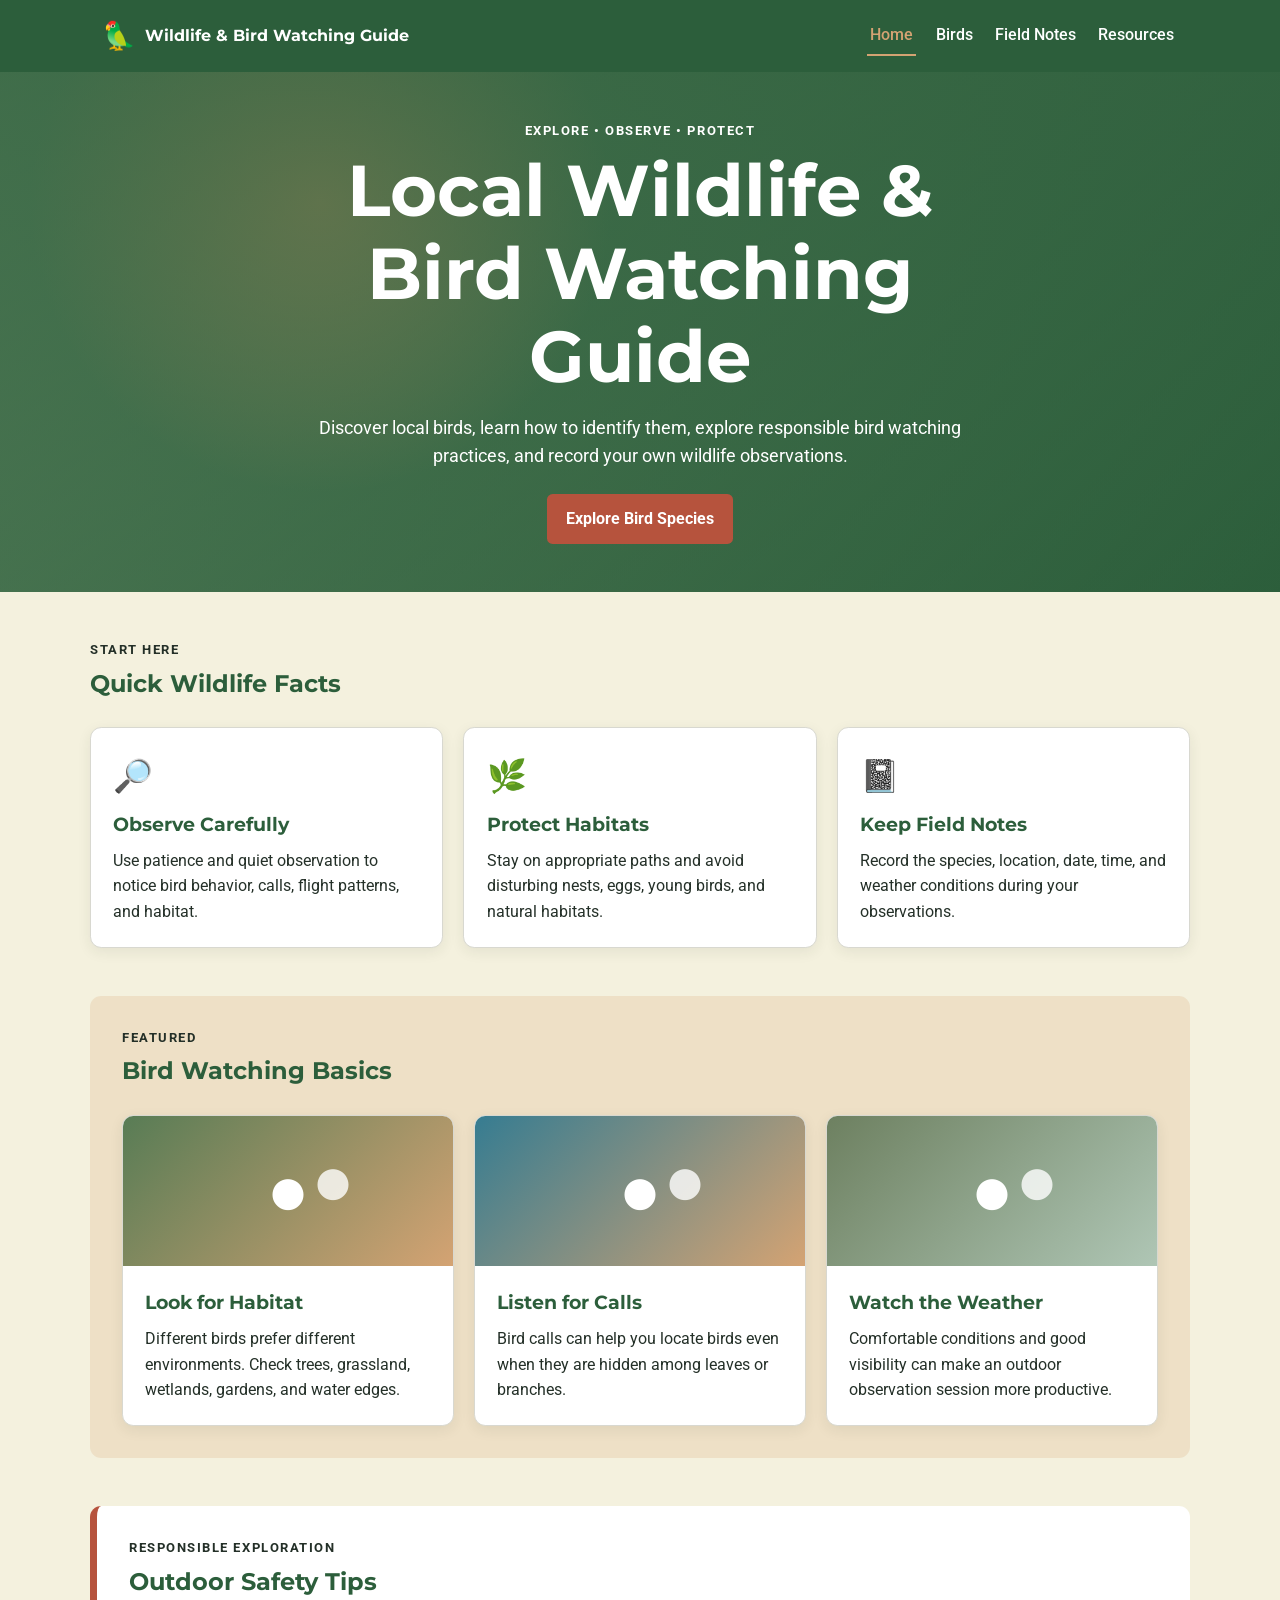
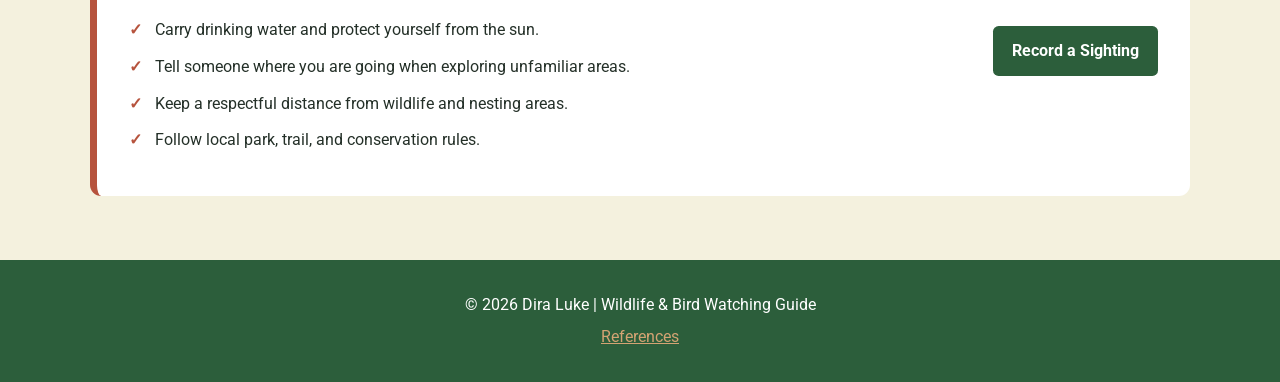
==== project/index.html @ 9125014c "project" ====
<!DOCTYPE html>
<html lang="en">
<head>
    <meta charset="UTF-8">
    <meta name="viewport" content="width=device-width, initial-scale=1.0">
    <meta name="description" content="Local Wildlife and Bird Watching Guide for learning about birds, wildlife, safety, field notes, and bird watching resources.">
    <meta name="author" content="Dira Luke">
    <title>Wildlife & Bird Watching Guide | Home</title>

    <link rel="preconnect" href="https://fonts.googleapis.com">
    <link rel="preconnect" href="https://fonts.gstatic.com" crossorigin>
    <link href="https://fonts.googleapis.com/css2?family=Montserrat:wght@600;700&family=Roboto:wght@400;500;700&display=swap" rel="stylesheet">

    <link rel="stylesheet" href="styles/project.css">
    <script src="scripts/project.js" defer></script>
</head>

<body>

<header class="site-header">

    <a class="brand" href="index.html">
        <span class="brand-mark" aria-hidden="true">🦜</span>
        <span>Wildlife & Bird Watching Guide</span>
    </a>

    <button class="menu-button"
            type="button"
            aria-label="Open navigation menu"
            aria-expanded="false">
        ☰
    </button>

    <nav class="main-nav" aria-label="Main navigation">
        <a class="active" href="index.html">Home</a>
        <a href="birds.html">Birds</a>
        <a href="field-notes.html">Field Notes</a>
        <a href="resources.html">Resources</a>
    </nav>

</header>

<main>

    <!-- HERO -->
    <section class="hero">

        <div class="hero-content">

            <p class="eyebrow">Explore • Observe • Protect</p>

            <h1>Local Wildlife & Bird Watching Guide</h1>

            <p>
                Discover local birds, learn how to identify them,
                explore responsible bird watching practices, and
                record your own wildlife observations.
            </p>

            <a class="button" href="birds.html">
                Explore Bird Species
            </a>

        </div>

    </section>


    <!-- QUICK FACTS -->
    <section class="section">

        <div class="section-heading">

            <p class="eyebrow">Start Here</p>

            <h2>Quick Wildlife Facts</h2>

        </div>

        <div class="fact-grid">

            <article class="card fact-card">

                <span class="card-icon" aria-hidden="true">🔎</span>

                <h3>Observe Carefully</h3>

                <p>
                    Use patience and quiet observation to notice
                    bird behavior, calls, flight patterns, and habitat.
                </p>

            </article>


            <article class="card fact-card">

                <span class="card-icon" aria-hidden="true">🌿</span>

                <h3>Protect Habitats</h3>

                <p>
                    Stay on appropriate paths and avoid disturbing
                    nests, eggs, young birds, and natural habitats.
                </p>

            </article>


            <article class="card fact-card">

                <span class="card-icon" aria-hidden="true">📓</span>

                <h3>Keep Field Notes</h3>

                <p>
                    Record the species, location, date, time,
                    and weather conditions during your observations.
                </p>

            </article>

        </div>

    </section>


    <!-- FEATURED SECTION -->
    <section class="section tinted">

        <div class="section-heading">

            <p class="eyebrow">Featured</p>

            <h2>Bird Watching Basics</h2>

        </div>

        <div class="feature-grid">

            <article class="card">

                <div class="bird-art bird-one"
                     role="img"
                     aria-label="Illustration representing a weaver bird">
                </div>

                <div class="card-body">

                    <h3>Look for Habitat</h3>

                    <p>
                        Different birds prefer different environments.
                        Check trees, grassland, wetlands, gardens,
                        and water edges.
                    </p>

                </div>

            </article>


            <article class="card">

                <div class="bird-art bird-two"
                     role="img"
                     aria-label="Illustration representing a kingfisher">
                </div>

                <div class="card-body">

                    <h3>Listen for Calls</h3>

                    <p>
                        Bird calls can help you locate birds even
                        when they are hidden among leaves or branches.
                    </p>

                </div>

            </article>


            <article class="card">

                <div class="bird-art bird-three"
                     role="img"
                     aria-label="Illustration representing a water bird">
                </div>

                <div class="card-body">

                    <h3>Watch the Weather</h3>

                    <p>
                        Comfortable conditions and good visibility
                        can make an outdoor observation session
                        more productive.
                    </p>

                </div>

            </article>

        </div>

    </section>


    <!-- SAFETY -->
    <section class="section safety-section">

        <div>

            <p class="eyebrow">Responsible Exploration</p>

            <h2>Outdoor Safety Tips</h2>

            <ul class="check-list">

                <li>
                    Carry drinking water and protect yourself from
                    the sun.
                </li>

                <li>
                    Tell someone where you are going when exploring
                    unfamiliar areas.
                </li>

                <li>
                    Keep a respectful distance from wildlife and
                    nesting areas.
                </li>

                <li>
                    Follow local park, trail, and conservation rules.
                </li>

            </ul>

        </div>

        <a class="button secondary-button" href="field-notes.html">
            Record a Sighting
        </a>

    </section>

</main>


<footer class="site-footer">

    <p>
        &copy; 2026 Dira Luke | Wildlife & Bird Watching Guide
    </p>

    <a href="references.html">References</a>

</footer>

</body>
</html>
---- project/styles/project.css ----
/* =========================================
   WILDLIFE & BIRD WATCHING GUIDE
   WDD 131 PROJECT
========================================= */


/* ---------- VARIABLES ---------- */

:root {
    --green: #2C5E3B;
    --sand: #D4A373;
    --rust: #B6533D;
    --cream: #F4F1DE;
    --white: #FFFFFF;
    --ink: #243028;
    --muted: #5D665F;
    --border: #D8D8D0;
}


/* ---------- RESET ---------- */

* {
    box-sizing: border-box;
    margin: 0;
    padding: 0;
}


html {
    scroll-behavior: smooth;
}


body {
    font-family: "Roboto", Arial, sans-serif;
    color: var(--ink);
    background-color: var(--cream);
    line-height: 1.6;
}


img {
    display: block;
    max-width: 100%;
    height: auto;
}


a {
    color: var(--green);
}


/* ---------- HEADER ---------- */

.site-header {
    background-color: var(--green);
    color: var(--white);
    min-height: 72px;
    padding: 0.9rem 5%;

    display: flex;
    align-items: center;
    justify-content: space-between;

    gap: 1rem;
}


.brand {
    color: var(--white);
    text-decoration: none;

    font-family: "Montserrat", sans-serif;
    font-weight: 700;

    display: flex;
    align-items: center;
    gap: 0.55rem;
}


.brand-mark {
    font-size: 1.7rem;
}


/* ---------- NAVIGATION ---------- */

.main-nav {
    display: flex;
    align-items: center;
    gap: 1rem;
}


.main-nav a {
    color: var(--white);
    text-decoration: none;
    font-weight: 500;

    padding: 0.4rem 0.2rem;

    border-bottom: 2px solid transparent;
}


.main-nav a:hover,
.main-nav a.active {
    color: var(--sand);
    border-bottom-color: var(--sand);
}


/* ---------- MOBILE MENU BUTTON ---------- */

.menu-button {
    display: none;

    background: transparent;
    border: 0;

    color: var(--white);

    font-size: 1.7rem;

    cursor: pointer;
}


/* ---------- HERO ---------- */

.hero {
    min-height: 520px;

    display: grid;
    place-items: center;

    text-align: center;

    padding: 3rem 5%;

    background:
        linear-gradient(
            rgba(44, 94, 59, 0.75),
            rgba(44, 94, 59, 0.55)
        ),
        radial-gradient(
            circle at 25% 25%,
            #D4A373 0,
            transparent 28%
        ),
        linear-gradient(
            135deg,
            #7A9A76,
            #2C5E3B
        );

    color: var(--white);
}


.hero-content {
    max-width: 760px;
}


.hero h1 {
    font-family: "Montserrat", sans-serif;

    font-size: clamp(
        2.2rem,
        6vw,
        4.5rem
    );

    line-height: 1.15;

    margin: 0.5rem 0 1rem;
}


.hero p:not(.eyebrow) {
    max-width: 650px;

    margin: 0 auto 1.5rem;

    font-size: 1.1rem;
}


/* ---------- EYEBROW ---------- */

.eyebrow {
    text-transform: uppercase;

    letter-spacing: 0.12em;

    font-weight: 700;

    font-size: 0.8rem;
}


/* ---------- BUTTON ---------- */

.button {
    display: inline-block;

    border: 0;

    background-color: var(--rust);

    color: var(--white);

    text-decoration: none;

    padding: 0.75rem 1.2rem;

    border-radius: 0.35rem;

    font-weight: 700;

    cursor: pointer;
}


.button:hover {
    background-color: #8F3F30;
}


.secondary-button {
    background-color: var(--green);
}


/* ---------- SECTIONS ---------- */

.section {
    width: min(1100px, 90%);

    margin: 3rem auto;
}


.section-heading {
    margin-bottom: 1.5rem;
}


.section-heading h2,
.safety-section h2,
.form-card h2,
.recommendation-card h2,
.reference-list h2 {
    font-family: "Montserrat", sans-serif;

    color: var(--green);

    margin-top: 0.25rem;
}


/* ---------- GRIDS ---------- */

.fact-grid,
.feature-grid,
.bird-grid {
    display: grid;

    gap: 1.25rem;
}


.fact-grid {
    grid-template-columns:
        repeat(3, 1fr);
}


.feature-grid {
    grid-template-columns:
        repeat(3, 1fr);
}


.bird-grid {
    grid-template-columns:
        repeat(3, 1fr);
}


/* ---------- CARDS ---------- */

.card {
    background-color: var(--white);

    border: 1px solid var(--border);

    border-radius: 0.7rem;

    overflow: hidden;

    box-shadow:
        0 4px 14px
        rgba(36, 48, 40, 0.08);
}


.card-body,
.fact-card,
.resource-card,
.form-card,
.recommendation-card {
    padding: 1.4rem;
}


.card h2,
.card h3 {
    font-family: "Montserrat", sans-serif;

    color: var(--green);

    margin-bottom: 0.5rem;
}


.card-icon {
    display: inline-block;

    font-size: 2rem;

    margin-bottom: 0.5rem;
}


/* ---------- TINTED SECTION ---------- */

.tinted {
    background-color:
        rgba(212, 163, 115, 0.22);

    padding: 2rem;

    border-radius: 0.7rem;
}


/* ---------- SAFETY ---------- */

.safety-section {
    display: flex;

    justify-content: space-between;

    align-items: center;

    gap: 2rem;

    background-color: var(--white);

    padding: 2rem;

    border-left: 7px solid var(--rust);

    border-radius: 0.7rem;
}


.check-list {
    list-style: none;

    margin-top: 1rem;
}


.check-list li {
    margin: 0.7rem 0;

    padding-left: 1.6rem;

    position: relative;
}


.check-list li::before {
    content: "✓";

    color: var(--rust);

    font-weight: 700;

    position: absolute;

    left: 0;
}


/* ---------- PAGE BANNER ---------- */

.page-banner {
    background-color: var(--green);

    color: var(--white);

    text-align: center;

    padding: 4rem 5%;
}


.page-banner h1 {
    font-family: "Montserrat", sans-serif;

    font-size: clamp(
        2rem,
        5vw,
        3.5rem
    );

    line-height: 1.15;

    margin: 0.4rem 0;
}


/* ---------- TWO COLUMN ---------- */

.two-column {
    display: grid;

    grid-template-columns:
        1fr 1fr;

    gap: 1.5rem;
}


/* ---------- FILTER ---------- */

.filter-bar {
    background-color: var(--white);

    border: 1px solid var(--border);

    padding: 1rem;

    margin-bottom: 1.5rem;

    border-radius: 0.5rem;
}


/* ---------- FORM ---------- */

label {
    display: block;

    font-weight: 700;

    margin-bottom: 1rem;
}


input,
select,
textarea {
    width: 100%;

    margin-top: 0.35rem;

    padding: 0.75rem;

    border: 1px solid #A9AFA9;

    border-radius: 0.35rem;

    font: inherit;

    background-color: var(--white);
}


input:focus,
select:focus,
textarea:focus {
    outline: 3px solid
        rgba(212, 163, 115, 0.55);

    border-color: var(--green);
}


textarea {
    resize: vertical;
}


/* ---------- BIRD ART ---------- */

.bird-art {
    min-height: 150px;

    display: grid;

    place-items: center;

    position: relative;

    overflow: hidden;
}


.bird-art::after {
    content: "●";

    font-size: 4.5rem;

    color: var(--white);

    text-shadow:
        45px -10px 0
        rgba(255, 255, 255, 0.8);
}


.bird-one {
    background:
        linear-gradient(
            135deg,
            #587C55,
            #D4A373
        );
}


.bird-two {
    background:
        linear-gradient(
            135deg,
            #367C91,
            #D4A373
        );
}


.bird-three {
    background:
        linear-gradient(
            135deg,
            #6D8060,
            #AFC6B5
        );
}


/* ---------- RESULT ---------- */

.result-box {
    min-height: 80px;

    margin-top: 1rem;

    padding: 1rem;

    background-color: var(--cream);

    border-left: 4px solid var(--rust);
}


/* ---------- SIGHTINGS ---------- */

.sighting-list {
    display: grid;

    gap: 1rem;

    margin-bottom: 1rem;
}


.sighting-item {
    background-color: var(--white);

    border: 1px solid var(--border);

    border-radius: 0.5rem;

    padding: 1rem;
}


.sighting-item h3 {
    font-family: "Montserrat", sans-serif;

    color: var(--green);
}


.form-message {
    margin-top: 1rem;

    font-weight: 700;
}


.danger-button {
    background-color: var(--rust);
}


/* ---------- LINKS ---------- */

.text-link {
    font-weight: 700;
}


/* ---------- REFERENCES ---------- */

.reference-list {
    background-color: var(--white);

    padding: 2rem;

    border-radius: 0.7rem;
}


.reference-list h2 {
    margin-bottom: 0.75rem;
}


.reference-list ul {
    margin:
        0 0 2rem 1.5rem;
}


/* ---------- FOOTER ---------- */

.site-footer {
    background-color: var(--green);

    color: var(--white);

    text-align: center;

    padding: 2rem 5%;

    margin-top: 4rem;
}


.site-footer a {
    color: var(--sand);

    display: inline-block;

    margin-top: 0.4rem;
}


/* =========================================
   MOBILE RESPONSIVE DESIGN
========================================= */

@media (max-width: 800px) {

    .menu-button {
        display: block;
    }


    .main-nav {
        display: none;

        width: 100%;

        flex-direction: column;

        align-items: stretch;
    }


    .main-nav.open {
        display: flex;
    }


    .site-header {
        flex-wrap: wrap;
    }


    .main-nav a {
        text-align: center;
    }


    .fact-grid,
    .feature-grid,
    .bird-grid,
    .two-column {
        grid-template-columns: 1fr;
    }


    .safety-section {
        flex-direction: column;

        align-items: flex-start;
    }

}


/* =========================================
   LARGE SCREENS
========================================= */

@media (min-width: 801px) {

    .site-header {
        padding-left: 8%;

        padding-right: 8%;
    }

}
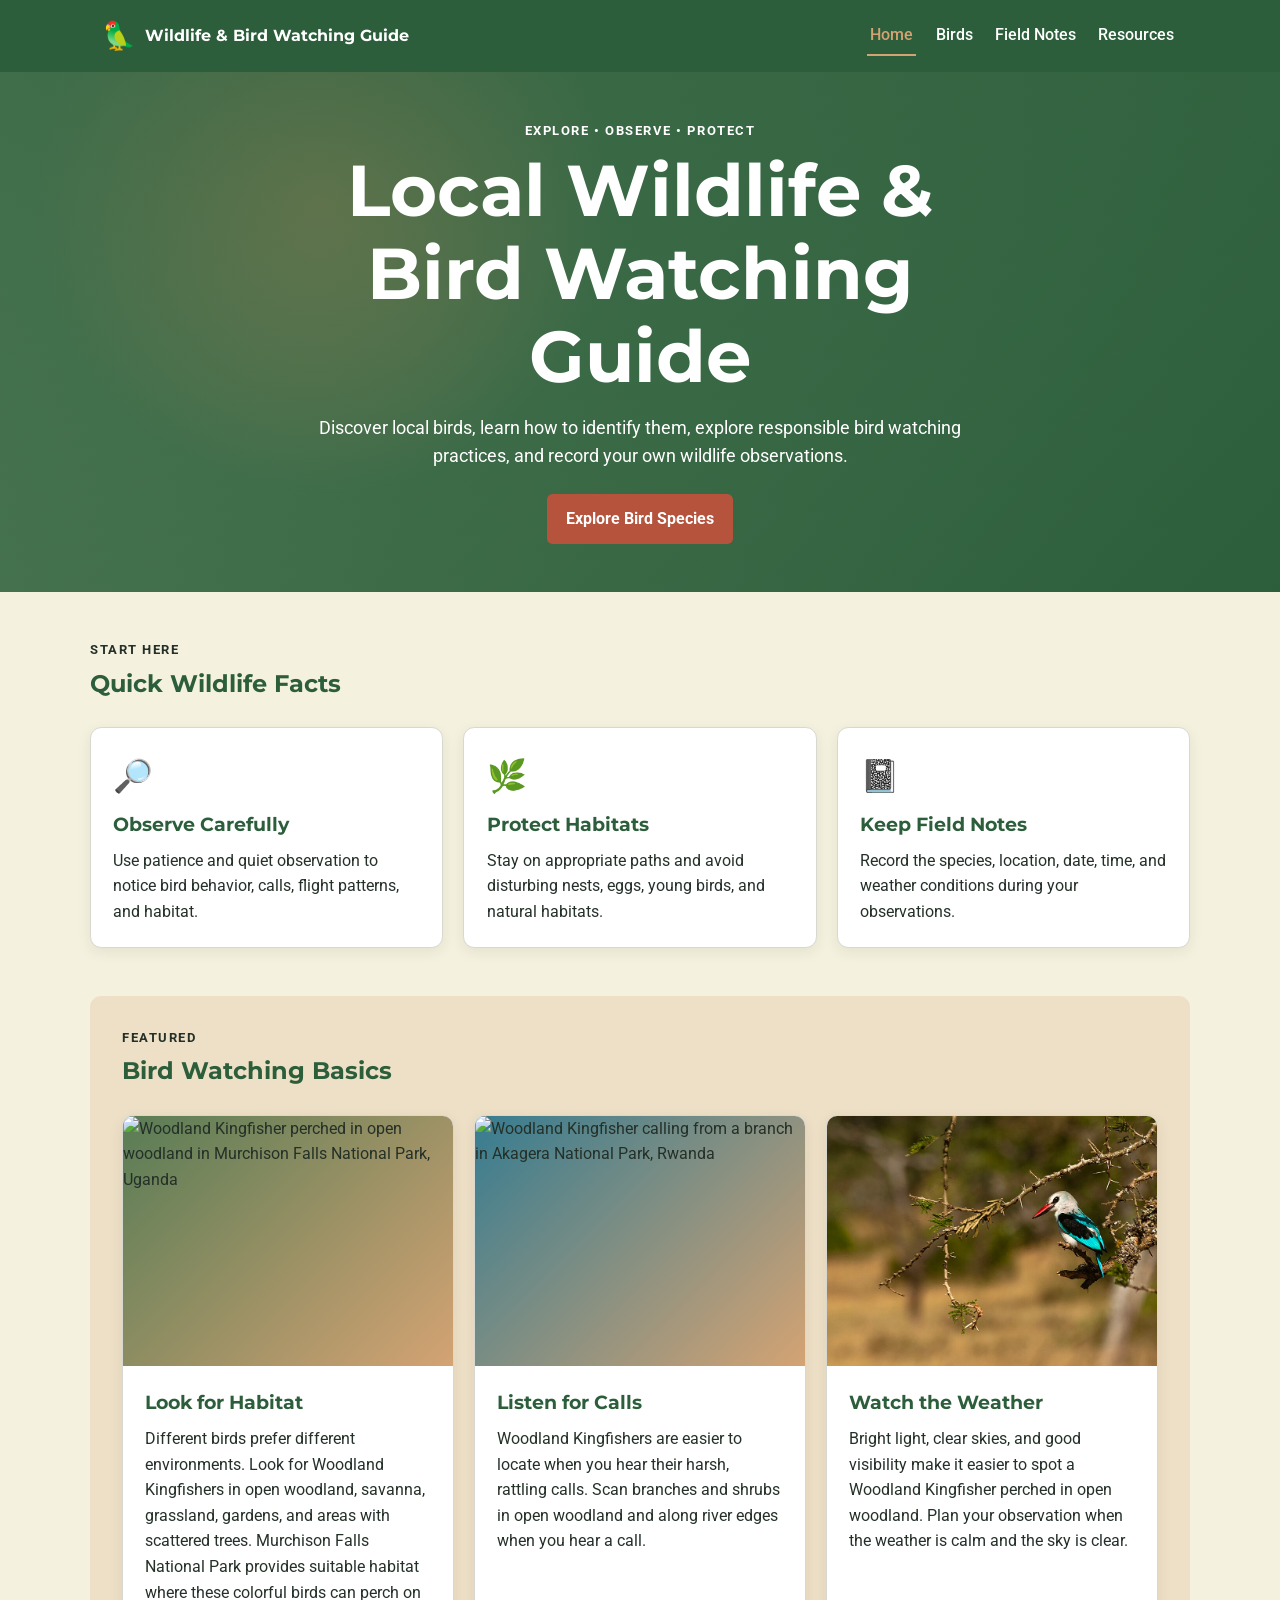
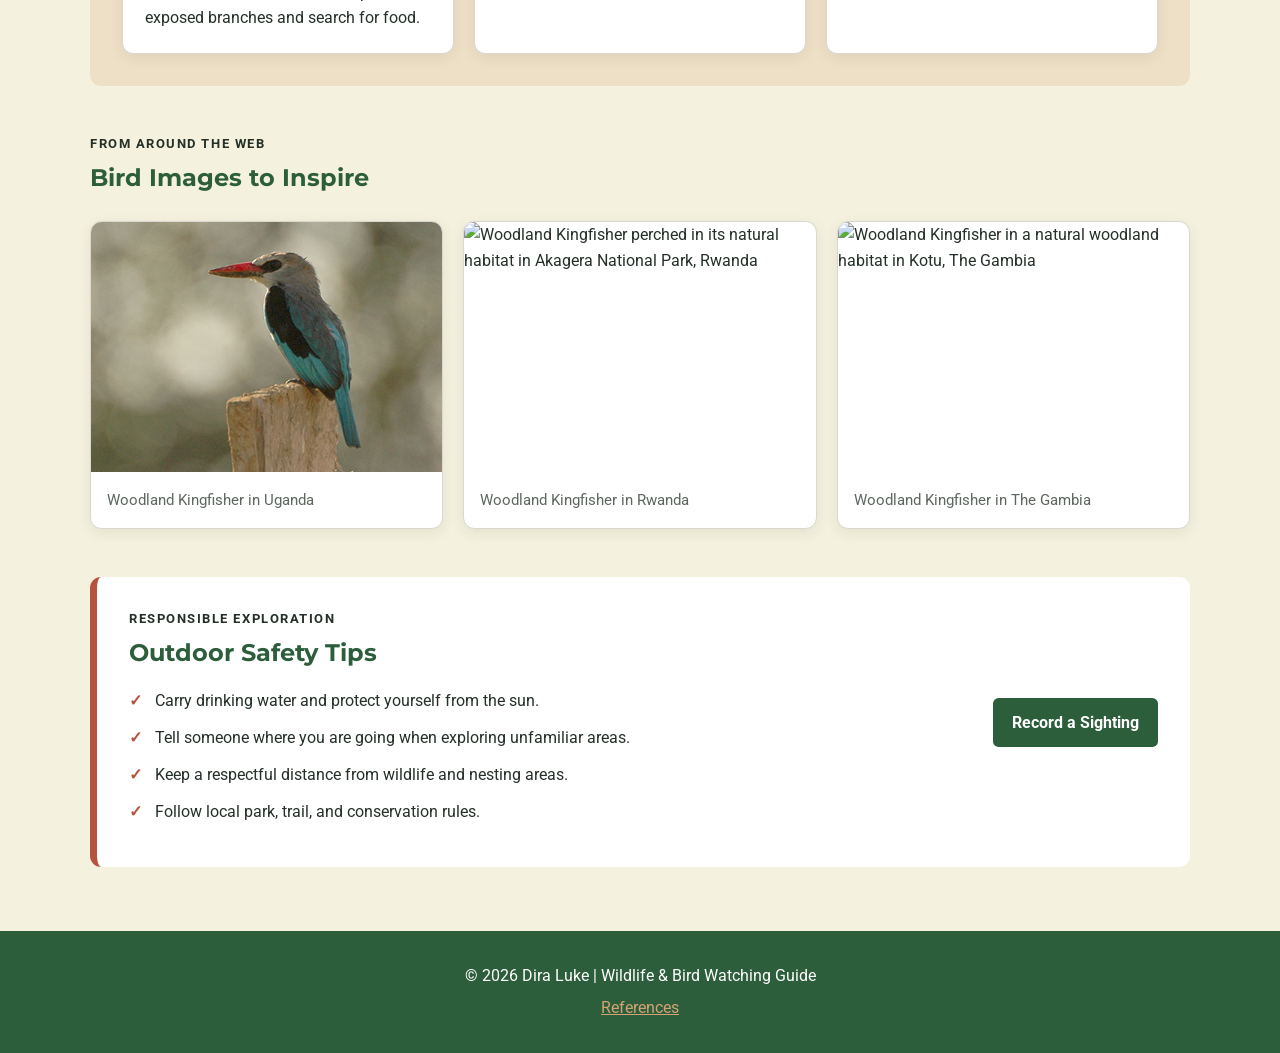
==== commit 5c744985: "fixed" ====
--- a/project/index.html
+++ b/project/index.html
@@ -140,9 +140,8 @@
 
             <article class="card">
 
-                <div class="bird-art bird-one"
-                     role="img"
-                     aria-label="Illustration representing a weaver bird">
+                <div class="bird-art bird-one bird-image">
+                    <img loading="lazy" decoding="async" src="https://upload.wikimedia.org/wikipedia/commons/thumb/5/5a/Woodland_kingfisher_%28Halcyon_senegalensis%29_-_Murchison_Falls_National_Park.jpg/960px-Woodland_kingfisher_%28Halcyon_senegalensis%29_-_Murchison_Falls_National_Park.jpg" alt="Woodland Kingfisher perched in open woodland in Murchison Falls National Park, Uganda">
                 </div>
 
                 <div class="card-body">
@@ -151,8 +150,12 @@
 
                     <p>
                         Different birds prefer different environments.
-                        Check trees, grassland, wetlands, gardens,
-                        and water edges.
+                        Look for Woodland Kingfishers in open woodland,
+                        savanna, grassland, gardens, and areas with
+                        scattered trees. Murchison Falls National Park
+                        provides suitable habitat where these colorful
+                        birds can perch on exposed branches and search
+                        for food.
                     </p>
 
                 </div>
@@ -162,9 +165,8 @@
 
             <article class="card">
 
-                <div class="bird-art bird-two"
-                     role="img"
-                     aria-label="Illustration representing a kingfisher">
+                <div class="bird-art bird-two bird-image">
+                    <img loading="lazy" decoding="async" src="https://live.staticflickr.com/2496/3839506637_5913cbdf88_o.jpg" alt="Woodland Kingfisher calling from a branch in Akagera National Park, Rwanda">
                 </div>
 
                 <div class="card-body">
@@ -172,8 +174,10 @@
                     <h3>Listen for Calls</h3>
 
                     <p>
-                        Bird calls can help you locate birds even
-                        when they are hidden among leaves or branches.
+                        Woodland Kingfishers are easier to locate when
+                        you hear their harsh, rattling calls. Scan
+                        branches and shrubs in open woodland and along
+                        river edges when you hear a call.
                     </p>
 
                 </div>
@@ -183,9 +187,8 @@
 
             <article class="card">
 
-                <div class="bird-art bird-three"
-                     role="img"
-                     aria-label="Illustration representing a water bird">
+                <div class="bird-art bird-three bird-image">
+                    <img loading="lazy" decoding="async" src="images/woodland-kingfisher-weather.jpg" alt="Woodland Kingfisher perched in open woodland under a clear sky">
                 </div>
 
                 <div class="card-body">
@@ -193,14 +196,48 @@
                     <h3>Watch the Weather</h3>
 
                     <p>
-                        Comfortable conditions and good visibility
-                        can make an outdoor observation session
-                        more productive.
+                        Bright light, clear skies, and good visibility
+                        make it easier to spot a Woodland Kingfisher
+                        perched in open woodland. Plan your observation
+                        when the weather is calm and the sky is clear.
                     </p>
 
                 </div>
 
             </article>
+
+        </div>
+
+    </section>
+
+
+    <!-- PHOTO GALLERY -->
+    <section class="section gallery-section">
+
+        <div class="section-heading">
+
+            <p class="eyebrow">From Around the Web</p>
+
+            <h2>Bird Images to Inspire</h2>
+
+        </div>
+
+        <div class="gallery-grid">
+
+            <figure class="gallery-card">
+                <img loading="lazy" decoding="async" src="images/woodland-kingfisher-entebbe.jpg" alt="Woodland Kingfisher perched on a branch in Entebbe, Uganda">
+                <figcaption>Woodland Kingfisher in Uganda</figcaption>
+            </figure>
+
+            <figure class="gallery-card">
+                <img loading="lazy" decoding="async" src="https://live.staticflickr.com/2496/3839506637_5913cbdf88_o.jpg" alt="Woodland Kingfisher perched in its natural habitat in Akagera National Park, Rwanda">
+                <figcaption>Woodland Kingfisher in Rwanda</figcaption>
+            </figure>
+
+            <figure class="gallery-card">
+                <img loading="lazy" decoding="async" src="https://live.staticflickr.com/4027/4619473037_9281d95729_o.jpg" alt="Woodland Kingfisher in a natural woodland habitat in Kotu, The Gambia">
+                <figcaption>Woodland Kingfisher in The Gambia</figcaption>
+            </figure>
 
         </div>
 
--- a/project/styles/project.css
+++ b/project/styles/project.css
@@ -155,7 +155,13 @@
             135deg,
             #7A9A76,
             #2C5E3B
-        );
+        ),
+        url('images/landscape_hazarikhil.jpg'),
+        url('https://upload.wikimedia.org/wikipedia/commons/thumb/a/a0/Landscape_of_Hazarikhil_Wildlife_Sanctuary_%28HWS%29.jpg/960px-Landscape_of_Hazarikhil_Wildlife_Sanctuary_%28HWS%29.jpg?utm_source=commons.wikimedia.org&utm_campaign=imageinfo&utm_content=thumbnail');
+
+    background-size: cover;
+    background-position: center;
+    background-repeat: no-repeat;
 
     color: var(--white);
 }
@@ -286,6 +292,43 @@
 }
 
 
+.feature-grid .bird-art {
+    min-height: 250px;
+    height: 250px;
+}
+
+
+.gallery-grid {
+    display: grid;
+    grid-template-columns: repeat(3, 1fr);
+    gap: 1.25rem;
+}
+
+
+.gallery-card {
+    overflow: hidden;
+    border-radius: 0.7rem;
+    background-color: var(--white);
+    border: 1px solid var(--border);
+    box-shadow: 0 4px 14px rgba(36, 48, 40, 0.08);
+}
+
+
+.gallery-card img {
+    width: 100%;
+    height: 250px;
+    object-fit: cover;
+    display: block;
+}
+
+
+.gallery-card figcaption {
+    padding: 1rem;
+    font-size: 0.95rem;
+    color: var(--muted);
+}
+
+
 .bird-grid {
     grid-template-columns:
         repeat(3, 1fr);
@@ -511,6 +554,9 @@
     position: relative;
 
     overflow: hidden;
+
+    background-size: cover;
+    background-position: center;
 }
 
 
@@ -524,6 +570,18 @@
     text-shadow:
         45px -10px 0
         rgba(255, 255, 255, 0.8);
+}
+
+
+.bird-art.bird-image::after {
+    display: none;
+}
+
+.bird-art img {
+    width: 100%;
+    height: 100%;
+    object-fit: cover;
+    display: block;
 }
 
 
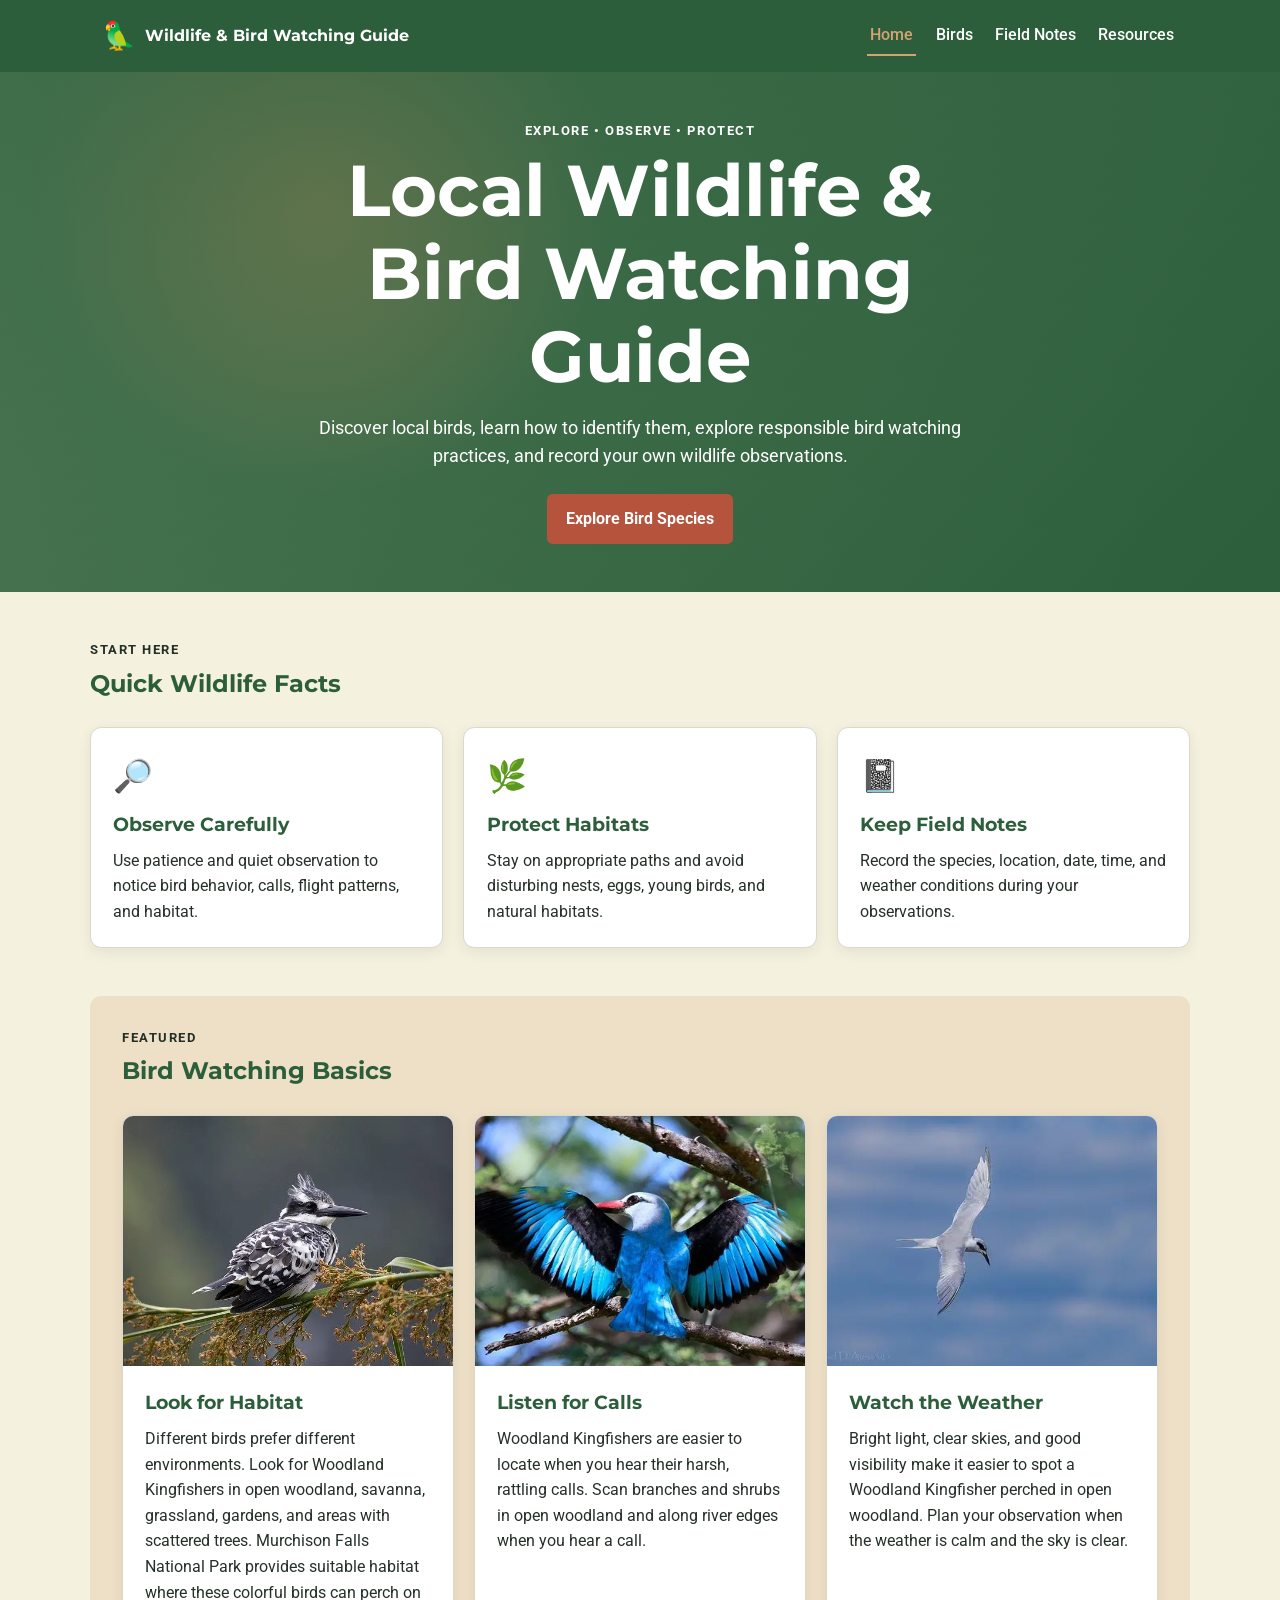
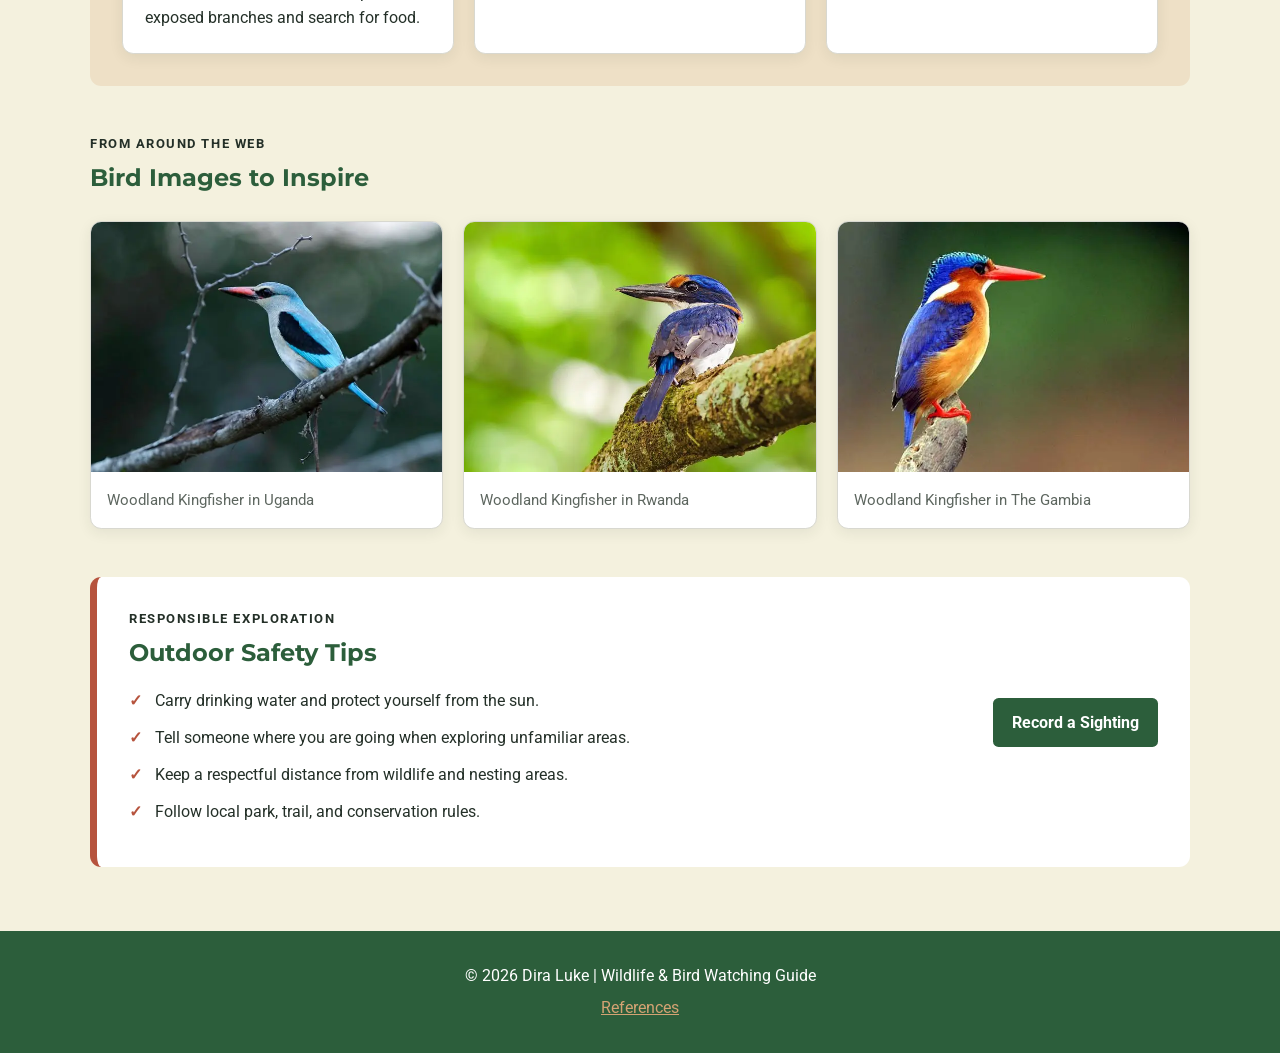
==== commit 3c4a4fd5: "fixed" ====
--- a/project/index.html
+++ b/project/index.html
@@ -13,6 +13,8 @@
 
     <link rel="stylesheet" href="styles/project.css">
     <script src="scripts/project.js" defer></script>
+    <script src="../scripts/image-manifest.js" defer></script>
+    <script src="../scripts/fix-images.js" defer></script>
 </head>
 
 <body>
@@ -141,7 +143,7 @@
             <article class="card">
 
                 <div class="bird-art bird-one bird-image">
-                    <img loading="lazy" decoding="async" src="https://upload.wikimedia.org/wikipedia/commons/thumb/5/5a/Woodland_kingfisher_%28Halcyon_senegalensis%29_-_Murchison_Falls_National_Park.jpg/960px-Woodland_kingfisher_%28Halcyon_senegalensis%29_-_Murchison_Falls_National_Park.jpg" alt="Woodland Kingfisher perched in open woodland in Murchison Falls National Park, Uganda">
+                    <img loading="lazy" decoding="async" src="images/woodland-kingfisher-entebbe.webp" alt="Woodland Kingfisher perched in open woodland in Murchison Falls National Park, Uganda">
                 </div>
 
                 <div class="card-body">
@@ -166,7 +168,7 @@
             <article class="card">
 
                 <div class="bird-art bird-two bird-image">
-                    <img loading="lazy" decoding="async" src="https://live.staticflickr.com/2496/3839506637_5913cbdf88_o.jpg" alt="Woodland Kingfisher calling from a branch in Akagera National Park, Rwanda">
+                    <img loading="lazy" decoding="async" src="images/bird-2.webp" alt="Woodland Kingfisher calling from a branch in Akagera National Park, Rwanda">
                 </div>
 
                 <div class="card-body">
@@ -188,7 +190,7 @@
             <article class="card">
 
                 <div class="bird-art bird-three bird-image">
-                    <img loading="lazy" decoding="async" src="images/woodland-kingfisher-weather.jpg" alt="Woodland Kingfisher perched in open woodland under a clear sky">
+                    <img loading="lazy" decoding="async" src="images/woodland-kingfisher-weather.webp" alt="Woodland Kingfisher perched in open woodland under a clear sky">
                 </div>
 
                 <div class="card-body">
@@ -225,17 +227,17 @@
         <div class="gallery-grid">
 
             <figure class="gallery-card">
-                <img loading="lazy" decoding="async" src="images/woodland-kingfisher-entebbe.jpg" alt="Woodland Kingfisher perched on a branch in Entebbe, Uganda">
+                <img loading="lazy" decoding="async" src="images/bird-1.webp" alt="Woodland Kingfisher perched on a branch in Entebbe, Uganda">
                 <figcaption>Woodland Kingfisher in Uganda</figcaption>
             </figure>
 
             <figure class="gallery-card">
-                <img loading="lazy" decoding="async" src="https://live.staticflickr.com/2496/3839506637_5913cbdf88_o.jpg" alt="Woodland Kingfisher perched in its natural habitat in Akagera National Park, Rwanda">
+                <img loading="lazy" decoding="async" src="images/bird-3.webp" alt="Woodland Kingfisher perched in its natural habitat in Akagera National Park, Rwanda">
                 <figcaption>Woodland Kingfisher in Rwanda</figcaption>
             </figure>
 
             <figure class="gallery-card">
-                <img loading="lazy" decoding="async" src="https://live.staticflickr.com/4027/4619473037_9281d95729_o.jpg" alt="Woodland Kingfisher in a natural woodland habitat in Kotu, The Gambia">
+                <img loading="lazy" decoding="async" src="images/bird-4.webp" alt="Woodland Kingfisher in a natural woodland habitat in Kotu, The Gambia">
                 <figcaption>Woodland Kingfisher in The Gambia</figcaption>
             </figure>
 
--- a/project/styles/project.css
+++ b/project/styles/project.css
@@ -156,7 +156,7 @@
             #7A9A76,
             #2C5E3B
         ),
-        url('images/landscape_hazarikhil.jpg'),
+        url('../images/hero.webp'),
         url('https://upload.wikimedia.org/wikipedia/commons/thumb/a/a0/Landscape_of_Hazarikhil_Wildlife_Sanctuary_%28HWS%29.jpg/960px-Landscape_of_Hazarikhil_Wildlife_Sanctuary_%28HWS%29.jpg?utm_source=commons.wikimedia.org&utm_campaign=imageinfo&utm_content=thumbnail');
 
     background-size: cover;
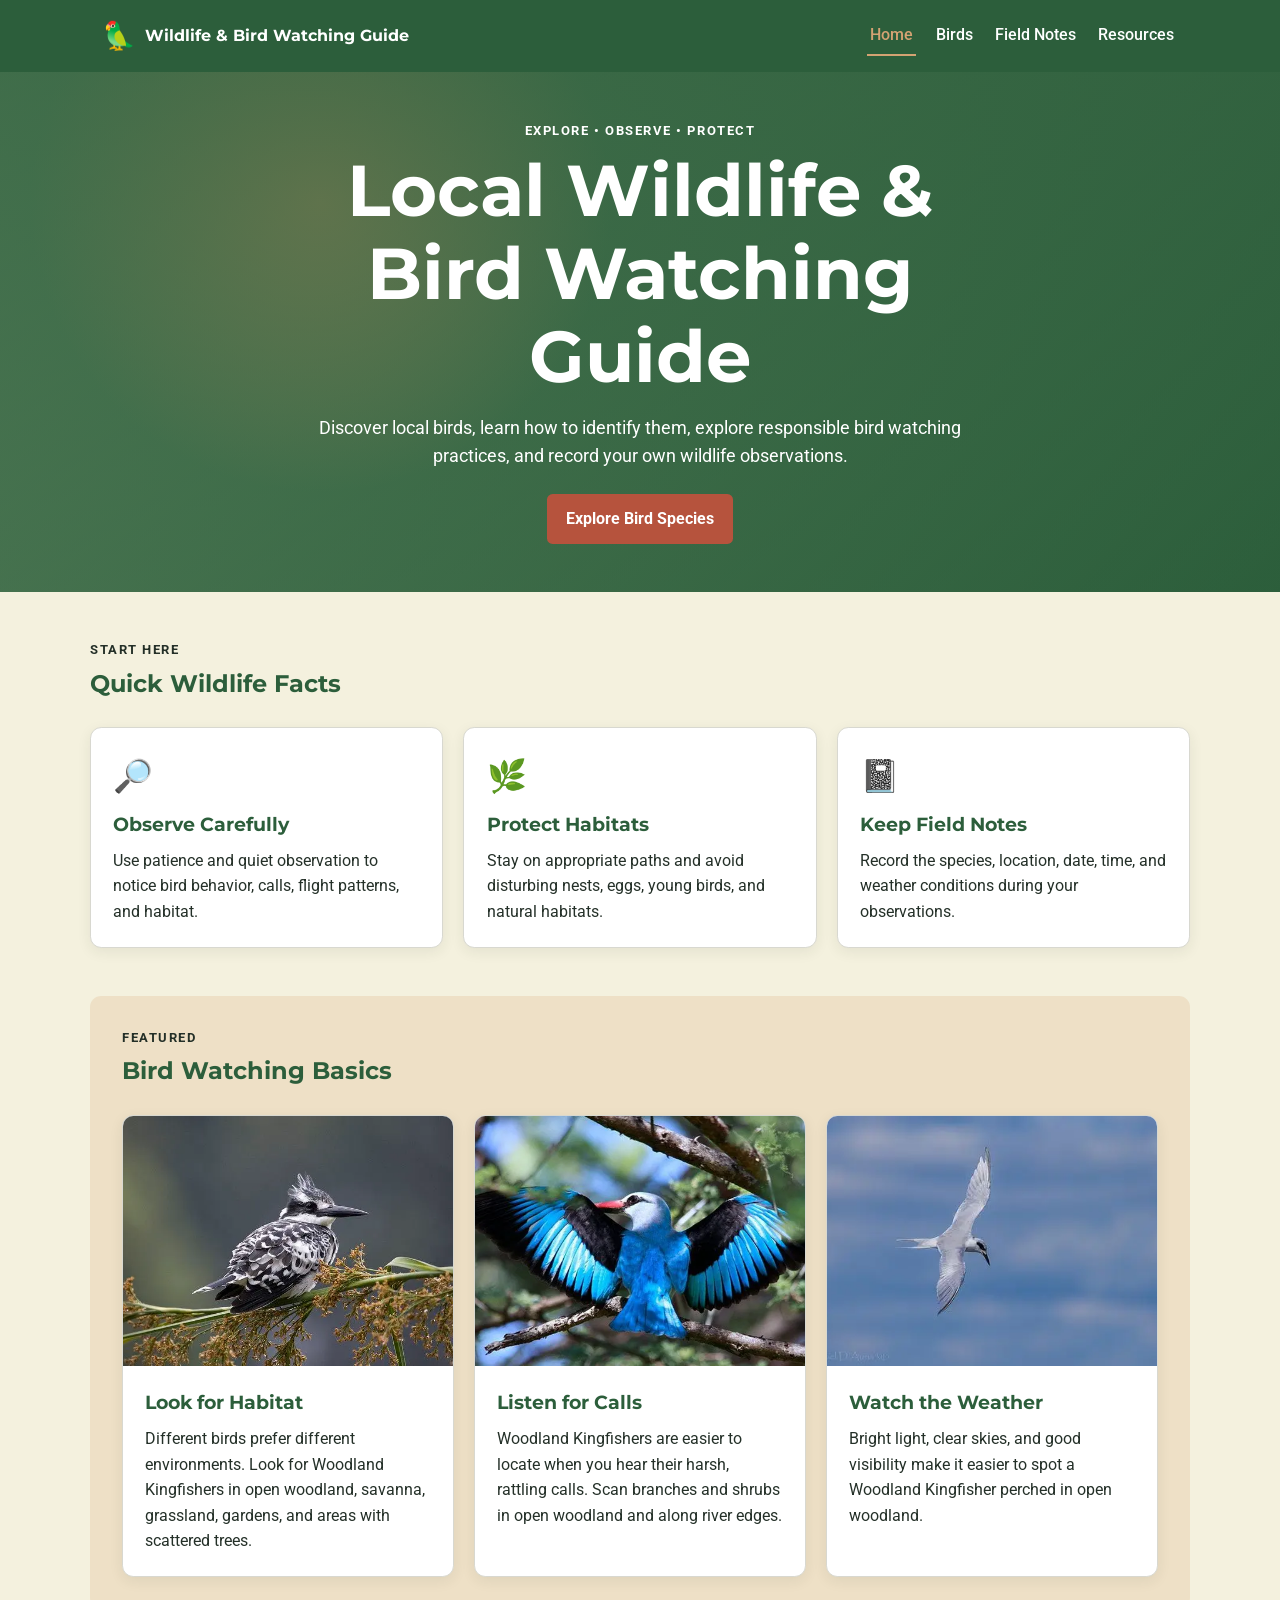
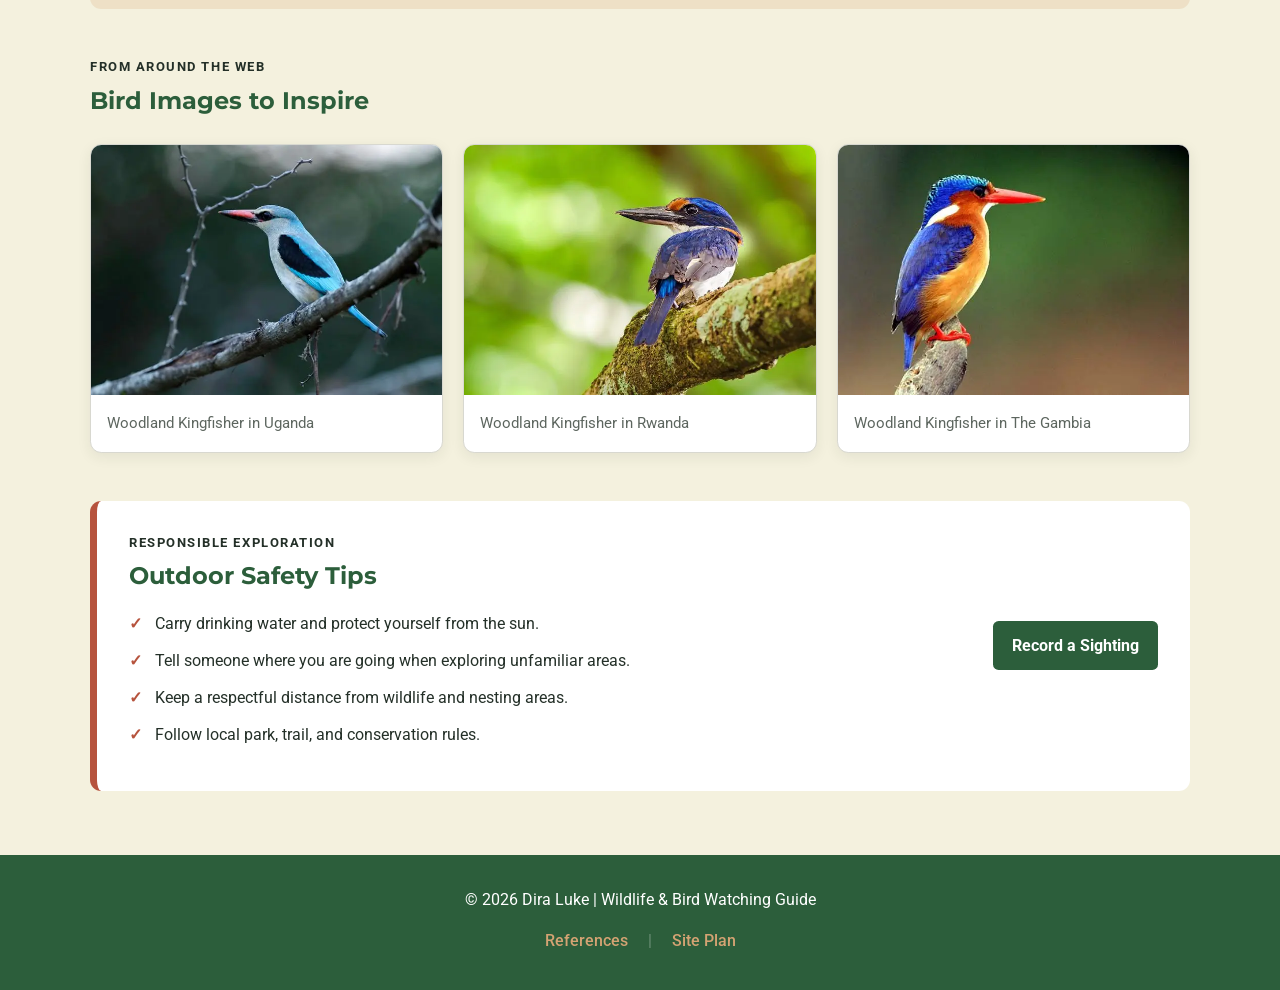
==== commit 309d51ea: "week6 assignment" ====
--- a/project/index.html
+++ b/project/index.html
@@ -13,23 +13,16 @@
 
     <link rel="stylesheet" href="styles/project.css">
     <script src="scripts/project.js" defer></script>
-    <script src="../scripts/image-manifest.js" defer></script>
-    <script src="../scripts/fix-images.js" defer></script>
 </head>
-
 <body>
 
 <header class="site-header">
-
     <a class="brand" href="index.html">
         <span class="brand-mark" aria-hidden="true">🦜</span>
         <span>Wildlife & Bird Watching Guide</span>
     </a>
 
-    <button class="menu-button"
-            type="button"
-            aria-label="Open navigation menu"
-            aria-expanded="false">
+    <button class="menu-button" type="button" aria-label="Open navigation menu" aria-expanded="false">
         ☰
     </button>
 
@@ -39,193 +32,95 @@
         <a href="field-notes.html">Field Notes</a>
         <a href="resources.html">Resources</a>
     </nav>
-
 </header>
 
 <main>
-
     <!-- HERO -->
     <section class="hero">
-
         <div class="hero-content">
-
             <p class="eyebrow">Explore • Observe • Protect</p>
-
             <h1>Local Wildlife & Bird Watching Guide</h1>
-
-            <p>
-                Discover local birds, learn how to identify them,
-                explore responsible bird watching practices, and
-                record your own wildlife observations.
-            </p>
-
-            <a class="button" href="birds.html">
-                Explore Bird Species
-            </a>
-
+            <p>Discover local birds, learn how to identify them, explore responsible bird watching practices, and record your own wildlife observations.</p>
+            <a class="button" href="birds.html">Explore Bird Species</a>
         </div>
-
     </section>
-
 
     <!-- QUICK FACTS -->
     <section class="section">
-
         <div class="section-heading">
-
             <p class="eyebrow">Start Here</p>
-
             <h2>Quick Wildlife Facts</h2>
-
         </div>
 
         <div class="fact-grid">
+            <article class="card fact-card">
+                <span class="card-icon" aria-hidden="true">🔎</span>
+                <h3>Observe Carefully</h3>
+                <p>Use patience and quiet observation to notice bird behavior, calls, flight patterns, and habitat.</p>
+            </article>
 
             <article class="card fact-card">
-
-                <span class="card-icon" aria-hidden="true">🔎</span>
-
-                <h3>Observe Carefully</h3>
-
-                <p>
-                    Use patience and quiet observation to notice
-                    bird behavior, calls, flight patterns, and habitat.
-                </p>
-
+                <span class="card-icon" aria-hidden="true">🌿</span>
+                <h3>Protect Habitats</h3>
+                <p>Stay on appropriate paths and avoid disturbing nests, eggs, young birds, and natural habitats.</p>
             </article>
 
-
             <article class="card fact-card">
-
-                <span class="card-icon" aria-hidden="true">🌿</span>
-
-                <h3>Protect Habitats</h3>
-
-                <p>
-                    Stay on appropriate paths and avoid disturbing
-                    nests, eggs, young birds, and natural habitats.
-                </p>
-
+                <span class="card-icon" aria-hidden="true">📓</span>
+                <h3>Keep Field Notes</h3>
+                <p>Record the species, location, date, time, and weather conditions during your observations.</p>
             </article>
-
-
-            <article class="card fact-card">
-
-                <span class="card-icon" aria-hidden="true">📓</span>
-
-                <h3>Keep Field Notes</h3>
-
-                <p>
-                    Record the species, location, date, time,
-                    and weather conditions during your observations.
-                </p>
-
-            </article>
-
         </div>
-
     </section>
-
 
     <!-- FEATURED SECTION -->
     <section class="section tinted">
-
         <div class="section-heading">
-
             <p class="eyebrow">Featured</p>
-
             <h2>Bird Watching Basics</h2>
-
         </div>
 
         <div class="feature-grid">
+            <article class="card">
+                <figure class="bird-art bird-image" data-bird="1">
+                    <img loading="lazy" decoding="async" src="images/woodland-kingfisher-entebbe.webp" alt="Woodland Kingfisher perched in open woodland in Murchison Falls National Park, Uganda">
+                </figure>
+                <div class="card-body">
+                    <h3>Look for Habitat</h3>
+                    <p>Different birds prefer different environments. Look for Woodland Kingfishers in open woodland, savanna, grassland, gardens, and areas with scattered trees.</p>
+                </div>
+            </article>
 
             <article class="card">
-
-                <div class="bird-art bird-one bird-image">
-                    <img loading="lazy" decoding="async" src="images/woodland-kingfisher-entebbe.webp" alt="Woodland Kingfisher perched in open woodland in Murchison Falls National Park, Uganda">
+                <figure class="bird-art bird-image" data-bird="2">
+                    <img loading="lazy" decoding="async" src="images/bird-2.webp" alt="Woodland Kingfisher calling from a branch in Akagera National Park, Rwanda">
+                </figure>
+                <div class="card-body">
+                    <h3>Listen for Calls</h3>
+                    <p>Woodland Kingfishers are easier to locate when you hear their harsh, rattling calls. Scan branches and shrubs in open woodland and along river edges.</p>
                 </div>
-
-                <div class="card-body">
-
-                    <h3>Look for Habitat</h3>
-
-                    <p>
-                        Different birds prefer different environments.
-                        Look for Woodland Kingfishers in open woodland,
-                        savanna, grassland, gardens, and areas with
-                        scattered trees. Murchison Falls National Park
-                        provides suitable habitat where these colorful
-                        birds can perch on exposed branches and search
-                        for food.
-                    </p>
-
-                </div>
-
             </article>
 
-
             <article class="card">
-
-                <div class="bird-art bird-two bird-image">
-                    <img loading="lazy" decoding="async" src="images/bird-2.webp" alt="Woodland Kingfisher calling from a branch in Akagera National Park, Rwanda">
+                <figure class="bird-art bird-image" data-bird="3">
+                    <img loading="lazy" decoding="async" src="images/woodland-kingfisher-weather.webp" alt="Woodland Kingfisher perched in open woodland under a clear sky">
+                </figure>
+                <div class="card-body">
+                    <h3>Watch the Weather</h3>
+                    <p>Bright light, clear skies, and good visibility make it easier to spot a Woodland Kingfisher perched in open woodland.</p>
                 </div>
-
-                <div class="card-body">
-
-                    <h3>Listen for Calls</h3>
-
-                    <p>
-                        Woodland Kingfishers are easier to locate when
-                        you hear their harsh, rattling calls. Scan
-                        branches and shrubs in open woodland and along
-                        river edges when you hear a call.
-                    </p>
-
-                </div>
-
             </article>
-
-
-            <article class="card">
-
-                <div class="bird-art bird-three bird-image">
-                    <img loading="lazy" decoding="async" src="images/woodland-kingfisher-weather.webp" alt="Woodland Kingfisher perched in open woodland under a clear sky">
-                </div>
-
-                <div class="card-body">
-
-                    <h3>Watch the Weather</h3>
-
-                    <p>
-                        Bright light, clear skies, and good visibility
-                        make it easier to spot a Woodland Kingfisher
-                        perched in open woodland. Plan your observation
-                        when the weather is calm and the sky is clear.
-                    </p>
-
-                </div>
-
-            </article>
-
         </div>
-
     </section>
-
 
     <!-- PHOTO GALLERY -->
     <section class="section gallery-section">
-
         <div class="section-heading">
-
             <p class="eyebrow">From Around the Web</p>
-
             <h2>Bird Images to Inspire</h2>
-
         </div>
 
         <div class="gallery-grid">
-
             <figure class="gallery-card">
                 <img loading="lazy" decoding="async" src="images/bird-1.webp" alt="Woodland Kingfisher perched on a branch in Entebbe, Uganda">
                 <figcaption>Woodland Kingfisher in Uganda</figcaption>
@@ -240,63 +135,32 @@
                 <img loading="lazy" decoding="async" src="images/bird-4.webp" alt="Woodland Kingfisher in a natural woodland habitat in Kotu, The Gambia">
                 <figcaption>Woodland Kingfisher in The Gambia</figcaption>
             </figure>
-
         </div>
-
     </section>
-
 
     <!-- SAFETY -->
     <section class="section safety-section">
-
         <div>
-
             <p class="eyebrow">Responsible Exploration</p>
-
             <h2>Outdoor Safety Tips</h2>
-
             <ul class="check-list">
-
-                <li>
-                    Carry drinking water and protect yourself from
-                    the sun.
-                </li>
-
-                <li>
-                    Tell someone where you are going when exploring
-                    unfamiliar areas.
-                </li>
-
-                <li>
-                    Keep a respectful distance from wildlife and
-                    nesting areas.
-                </li>
-
-                <li>
-                    Follow local park, trail, and conservation rules.
-                </li>
-
+                <li>Carry drinking water and protect yourself from the sun.</li>
+                <li>Tell someone where you are going when exploring unfamiliar areas.</li>
+                <li>Keep a respectful distance from wildlife and nesting areas.</li>
+                <li>Follow local park, trail, and conservation rules.</li>
             </ul>
-
         </div>
-
-        <a class="button secondary-button" href="field-notes.html">
-            Record a Sighting
-        </a>
-
+        <a class="button secondary-button" href="field-notes.html">Record a Sighting</a>
     </section>
-
 </main>
 
-
 <footer class="site-footer">
-
-    <p>
-        &copy; 2026 Dira Luke | Wildlife & Bird Watching Guide
-    </p>
-
-    <a href="references.html">References</a>
-
+    <p>&copy; 2026 Dira Luke | Wildlife & Bird Watching Guide</p>
+     <div class="footer-links">
+        <a href="references.html">References</a>
+        <span class="footer-divider">|</span>
+        <a href="siteplan.html">Site Plan</a>
+    </div>
 </footer>
 
 </body>
--- a/project/styles/project.css
+++ b/project/styles/project.css
@@ -1,11 +1,9 @@
 /* =========================================
    WILDLIFE & BIRD WATCHING GUIDE
-   WDD 131 PROJECT
+   WDD 131 PROJECT - FINAL VERSION
 ========================================= */
 
-
 /* ---------- VARIABLES ---------- */
-
 :root {
     --green: #2C5E3B;
     --sand: #D4A373;
@@ -15,22 +13,20 @@
     --ink: #243028;
     --muted: #5D665F;
     --border: #D8D8D0;
-}
-
+    --shadow: rgba(36, 48, 40, 0.08);
+    --radius: 0.7rem;
+}
 
 /* ---------- RESET ---------- */
-
 * {
     box-sizing: border-box;
     margin: 0;
     padding: 0;
 }
 
-
 html {
     scroll-behavior: smooth;
 }
-
 
 body {
     font-family: "Roboto", Arial, sans-serif;
@@ -39,72 +35,57 @@
     line-height: 1.6;
 }
 
-
 img {
     display: block;
     max-width: 100%;
     height: auto;
 }
 
-
 a {
     color: var(--green);
 }
 
-
 /* ---------- HEADER ---------- */
-
 .site-header {
     background-color: var(--green);
     color: var(--white);
     min-height: 72px;
     padding: 0.9rem 5%;
-
     display: flex;
     align-items: center;
     justify-content: space-between;
-
     gap: 1rem;
 }
 
-
 .brand {
     color: var(--white);
     text-decoration: none;
-
     font-family: "Montserrat", sans-serif;
     font-weight: 700;
-
     display: flex;
     align-items: center;
     gap: 0.55rem;
 }
 
-
 .brand-mark {
     font-size: 1.7rem;
 }
 
-
 /* ---------- NAVIGATION ---------- */
-
 .main-nav {
     display: flex;
     align-items: center;
     gap: 1rem;
 }
 
-
 .main-nav a {
     color: var(--white);
     text-decoration: none;
     font-weight: 500;
-
     padding: 0.4rem 0.2rem;
-
     border-bottom: 2px solid transparent;
-}
-
+    transition: color 0.2s, border-color 0.2s;
+}
 
 .main-nav a:hover,
 .main-nav a.active {
@@ -112,149 +93,102 @@
     border-bottom-color: var(--sand);
 }
 
-
-/* ---------- MOBILE MENU BUTTON ---------- */
-
+/* ---------- MOBILE MENU ---------- */
 .menu-button {
     display: none;
-
     background: transparent;
     border: 0;
-
-    color: var(--white);
-
+    color: var(--white);
     font-size: 1.7rem;
-
     cursor: pointer;
 }
 
-
 /* ---------- HERO ---------- */
-
 .hero {
     min-height: 520px;
-
     display: grid;
     place-items: center;
-
     text-align: center;
-
     padding: 3rem 5%;
-
-    background:
-        linear-gradient(
-            rgba(44, 94, 59, 0.75),
-            rgba(44, 94, 59, 0.55)
-        ),
-        radial-gradient(
-            circle at 25% 25%,
-            #D4A373 0,
-            transparent 28%
-        ),
-        linear-gradient(
-            135deg,
-            #7A9A76,
-            #2C5E3B
-        ),
-        url('../images/hero.webp'),
-        url('https://upload.wikimedia.org/wikipedia/commons/thumb/a/a0/Landscape_of_Hazarikhil_Wildlife_Sanctuary_%28HWS%29.jpg/960px-Landscape_of_Hazarikhil_Wildlife_Sanctuary_%28HWS%29.jpg?utm_source=commons.wikimedia.org&utm_campaign=imageinfo&utm_content=thumbnail');
-
+    background: 
+        linear-gradient(rgba(44, 94, 59, 0.75), rgba(44, 94, 59, 0.55)),
+        radial-gradient(circle at 25% 25%, #D4A373 0%, transparent 28%),
+        linear-gradient(135deg, #7A9A76, #2C5E3B),
+        url('../images/hero.webp');
     background-size: cover;
     background-position: center;
     background-repeat: no-repeat;
-
-    color: var(--white);
-}
-
+    color: var(--white);
+}
 
 .hero-content {
     max-width: 760px;
 }
 
-
 .hero h1 {
     font-family: "Montserrat", sans-serif;
-
-    font-size: clamp(
-        2.2rem,
-        6vw,
-        4.5rem
-    );
-
+    font-size: clamp(2.2rem, 6vw, 4.5rem);
     line-height: 1.15;
-
     margin: 0.5rem 0 1rem;
 }
-
 
 .hero p:not(.eyebrow) {
     max-width: 650px;
-
     margin: 0 auto 1.5rem;
-
     font-size: 1.1rem;
 }
 
-
 /* ---------- EYEBROW ---------- */
-
 .eyebrow {
     text-transform: uppercase;
-
     letter-spacing: 0.12em;
-
-    font-weight: 700;
-
+    font-weight: 700;
     font-size: 0.8rem;
 }
 
-
-/* ---------- BUTTON ---------- */
-
+/* ---------- BUTTONS ---------- */
 .button {
     display: inline-block;
-
     border: 0;
-
     background-color: var(--rust);
-
-    color: var(--white);
-
+    color: var(--white);
     text-decoration: none;
-
     padding: 0.75rem 1.2rem;
-
     border-radius: 0.35rem;
-
-    font-weight: 700;
-
+    font-weight: 700;
     cursor: pointer;
-}
-
+    transition: background-color 0.2s;
+}
 
 .button:hover {
     background-color: #8F3F30;
 }
 
-
 .secondary-button {
     background-color: var(--green);
 }
 
+.secondary-button:hover {
+    background-color: #1e4529;
+}
+
+.danger-button {
+    background-color: var(--rust);
+}
+
+.danger-button:hover {
+    background-color: #8F3F30;
+}
 
 /* ---------- SECTIONS ---------- */
-
 .section {
     width: min(1100px, 90%);
-
     margin: 3rem auto;
 }
-
 
 .section-heading {
     margin-bottom: 1.5rem;
 }
-
 
 .section-heading h2,
 .safety-section h2,
@@ -262,57 +196,38 @@
 .recommendation-card h2,
 .reference-list h2 {
     font-family: "Montserrat", sans-serif;
-
     color: var(--green);
-
     margin-top: 0.25rem;
 }
 
-
 /* ---------- GRIDS ---------- */
-
 .fact-grid,
 .feature-grid,
-.bird-grid {
+.bird-grid,
+.gallery-grid {
     display: grid;
-
     gap: 1.25rem;
 }
 
-
-.fact-grid {
-    grid-template-columns:
-        repeat(3, 1fr);
-}
-
-
-.feature-grid {
-    grid-template-columns:
-        repeat(3, 1fr);
-}
-
+.fact-grid,
+.feature-grid,
+.bird-grid,
+.gallery-grid {
+    grid-template-columns: repeat(3, 1fr);
+}
 
 .feature-grid .bird-art {
     min-height: 250px;
     height: 250px;
 }
 
-
-.gallery-grid {
-    display: grid;
-    grid-template-columns: repeat(3, 1fr);
-    gap: 1.25rem;
-}
-
-
 .gallery-card {
     overflow: hidden;
-    border-radius: 0.7rem;
+    border-radius: var(--radius);
     background-color: var(--white);
     border: 1px solid var(--border);
-    box-shadow: 0 4px 14px rgba(36, 48, 40, 0.08);
-}
-
+    box-shadow: 0 4px 14px var(--shadow);
+}
 
 .gallery-card img {
     width: 100%;
@@ -321,36 +236,20 @@
     display: block;
 }
 
-
 .gallery-card figcaption {
     padding: 1rem;
     font-size: 0.95rem;
     color: var(--muted);
 }
 
-
-.bird-grid {
-    grid-template-columns:
-        repeat(3, 1fr);
-}
-
-
 /* ---------- CARDS ---------- */
-
 .card {
     background-color: var(--white);
-
     border: 1px solid var(--border);
-
-    border-radius: 0.7rem;
-
+    border-radius: var(--radius);
     overflow: hidden;
-
-    box-shadow:
-        0 4px 14px
-        rgba(36, 48, 40, 0.08);
-}
-
+    box-shadow: 0 4px 14px var(--shadow);
+}
 
 .card-body,
 .fact-card,
@@ -360,218 +259,42 @@
     padding: 1.4rem;
 }
 
-
 .card h2,
 .card h3 {
     font-family: "Montserrat", sans-serif;
-
     color: var(--green);
-
     margin-bottom: 0.5rem;
 }
-
 
 .card-icon {
     display: inline-block;
-
     font-size: 2rem;
-
     margin-bottom: 0.5rem;
 }
 
-
-/* ---------- TINTED SECTION ---------- */
-
-.tinted {
-    background-color:
-        rgba(212, 163, 115, 0.22);
-
-    padding: 2rem;
-
-    border-radius: 0.7rem;
-}
-
-
-/* ---------- SAFETY ---------- */
-
-.safety-section {
-    display: flex;
-
-    justify-content: space-between;
-
-    align-items: center;
-
-    gap: 2rem;
-
-    background-color: var(--white);
-
-    padding: 2rem;
-
-    border-left: 7px solid var(--rust);
-
-    border-radius: 0.7rem;
-}
-
-
-.check-list {
-    list-style: none;
-
-    margin-top: 1rem;
-}
-
-
-.check-list li {
-    margin: 0.7rem 0;
-
-    padding-left: 1.6rem;
-
-    position: relative;
-}
-
-
-.check-list li::before {
-    content: "✓";
-
-    color: var(--rust);
-
-    font-weight: 700;
-
-    position: absolute;
-
-    left: 0;
-}
-
-
-/* ---------- PAGE BANNER ---------- */
-
-.page-banner {
-    background-color: var(--green);
-
-    color: var(--white);
-
-    text-align: center;
-
-    padding: 4rem 5%;
-}
-
-
-.page-banner h1 {
-    font-family: "Montserrat", sans-serif;
-
-    font-size: clamp(
-        2rem,
-        5vw,
-        3.5rem
-    );
-
-    line-height: 1.15;
-
-    margin: 0.4rem 0;
-}
-
-
-/* ---------- TWO COLUMN ---------- */
-
-.two-column {
-    display: grid;
-
-    grid-template-columns:
-        1fr 1fr;
-
-    gap: 1.5rem;
-}
-
-
-/* ---------- FILTER ---------- */
-
-.filter-bar {
-    background-color: var(--white);
-
-    border: 1px solid var(--border);
-
-    padding: 1rem;
-
-    margin-bottom: 1.5rem;
-
-    border-radius: 0.5rem;
-}
-
-
-/* ---------- FORM ---------- */
-
-label {
-    display: block;
-
-    font-weight: 700;
-
-    margin-bottom: 1rem;
-}
-
-
-input,
-select,
-textarea {
-    width: 100%;
-
-    margin-top: 0.35rem;
-
-    padding: 0.75rem;
-
-    border: 1px solid #A9AFA9;
-
-    border-radius: 0.35rem;
-
-    font: inherit;
-
-    background-color: var(--white);
-}
-
-
-input:focus,
-select:focus,
-textarea:focus {
-    outline: 3px solid
-        rgba(212, 163, 115, 0.55);
-
-    border-color: var(--green);
-}
-
-
-textarea {
-    resize: vertical;
-}
-
-
-/* ---------- BIRD ART ---------- */
-
+/* ---------- BIRD ART (Unified) ---------- */
 .bird-art {
     min-height: 150px;
-
     display: grid;
-
     place-items: center;
-
     position: relative;
-
     overflow: hidden;
-
     background-size: cover;
     background-position: center;
 }
 
-
-.bird-art::after {
-    content: "●";
-
-    font-size: 4.5rem;
-
-    color: var(--white);
-
-    text-shadow:
-        45px -10px 0
-        rgba(255, 255, 255, 0.8);
-}
-
+/* Unified bird art backgrounds using CSS variables */
+.bird-art[data-bird="1"] {
+    background: linear-gradient(135deg, #587C55, #D4A373);
+}
+
+.bird-art[data-bird="2"] {
+    background: linear-gradient(135deg, #367C91, #D4A373);
+}
+
+.bird-art[data-bird="3"] {
+    background: linear-gradient(135deg, #6D8060, #AFC6B5);
+}
 
 .bird-art.bird-image::after {
     display: none;
@@ -584,210 +307,266 @@
     display: block;
 }
 
-
-.bird-one {
-    background:
-        linear-gradient(
-            135deg,
-            #587C55,
-            #D4A373
-        );
-}
-
-
-.bird-two {
-    background:
-        linear-gradient(
-            135deg,
-            #367C91,
-            #D4A373
-        );
-}
-
-
-.bird-three {
-    background:
-        linear-gradient(
-            135deg,
-            #6D8060,
-            #AFC6B5
-        );
-}
-
-
-/* ---------- RESULT ---------- */
-
+/* Fallback decorative dots */
+.bird-art:not(.bird-image)::after {
+    content: "●";
+    font-size: 4.5rem;
+    color: var(--white);
+    text-shadow: 45px -10px 0 rgba(255, 255, 255, 0.8);
+}
+
+/* ---------- TINTED SECTION ---------- */
+.tinted {
+    background-color: rgba(212, 163, 115, 0.22);
+    padding: 2rem;
+    border-radius: var(--radius);
+}
+
+/* ---------- SAFETY ---------- */
+.safety-section {
+    display: flex;
+    justify-content: space-between;
+    align-items: center;
+    gap: 2rem;
+    background-color: var(--white);
+    padding: 2rem;
+    border-left: 7px solid var(--rust);
+    border-radius: var(--radius);
+}
+
+.check-list {
+    list-style: none;
+    margin-top: 1rem;
+}
+
+.check-list li {
+    margin: 0.7rem 0;
+    padding-left: 1.6rem;
+    position: relative;
+}
+
+.check-list li::before {
+    content: "✓";
+    color: var(--rust);
+    font-weight: 700;
+    position: absolute;
+    left: 0;
+}
+
+/* ---------- PAGE BANNER ---------- */
+.page-banner {
+    background-color: var(--green);
+    color: var(--white);
+    text-align: center;
+    padding: 4rem 5%;
+}
+
+.page-banner h1 {
+    font-family: "Montserrat", sans-serif;
+    font-size: clamp(2rem, 5vw, 3.5rem);
+    line-height: 1.15;
+    margin: 0.4rem 0;
+}
+
+/* ---------- TWO COLUMN ---------- */
+.two-column {
+    display: grid;
+    grid-template-columns: 1fr 1fr;
+    gap: 1.5rem;
+}
+
+/* ---------- FILTER ---------- */
+.filter-bar {
+    background-color: var(--white);
+    border: 1px solid var(--border);
+    padding: 1rem;
+    margin-bottom: 1.5rem;
+    border-radius: 0.5rem;
+}
+
+/* ---------- FORMS ---------- */
+label {
+    display: block;
+    font-weight: 700;
+    margin-bottom: 1rem;
+}
+
+input,
+select,
+textarea {
+    width: 100%;
+    margin-top: 0.35rem;
+    padding: 0.75rem;
+    border: 1px solid #A9AFA9;
+    border-radius: 0.35rem;
+    font: inherit;
+    background-color: var(--white);
+    transition: border-color 0.2s, box-shadow 0.2s;
+}
+
+input:focus,
+select:focus,
+textarea:focus {
+    outline: none;
+    box-shadow: 0 0 0 3px rgba(212, 163, 115, 0.55);
+    border-color: var(--green);
+}
+
+textarea {
+    resize: vertical;
+}
+
+.form-message {
+    margin-top: 1rem;
+    font-weight: 700;
+}
+
+/* ---------- RESULTS ---------- */
 .result-box {
     min-height: 80px;
-
     margin-top: 1rem;
-
     padding: 1rem;
-
     background-color: var(--cream);
-
     border-left: 4px solid var(--rust);
 }
 
-
 /* ---------- SIGHTINGS ---------- */
-
 .sighting-list {
     display: grid;
-
     gap: 1rem;
-
     margin-bottom: 1rem;
 }
 
-
 .sighting-item {
     background-color: var(--white);
-
     border: 1px solid var(--border);
-
     border-radius: 0.5rem;
-
     padding: 1rem;
 }
-
 
 .sighting-item h3 {
     font-family: "Montserrat", sans-serif;
-
     color: var(--green);
 }
 
-
-.form-message {
-    margin-top: 1rem;
-
-    font-weight: 700;
-}
-
-
-.danger-button {
-    background-color: var(--rust);
-}
-
-
 /* ---------- LINKS ---------- */
-
 .text-link {
     font-weight: 700;
 }
 
-
 /* ---------- REFERENCES ---------- */
-
 .reference-list {
     background-color: var(--white);
-
     padding: 2rem;
-
-    border-radius: 0.7rem;
-}
-
+    border-radius: var(--radius);
+}
 
 .reference-list h2 {
     margin-bottom: 0.75rem;
 }
 
-
 .reference-list ul {
-    margin:
-        0 0 2rem 1.5rem;
-}
-
+    margin: 0 0 2rem 1.5rem;
+}
 
 /* ---------- FOOTER ---------- */
-
 .site-footer {
     background-color: var(--green);
-
-    color: var(--white);
-
+    color: var(--white);
     text-align: center;
-
     padding: 2rem 5%;
-
     margin-top: 4rem;
 }
 
-
-.site-footer a {
+.site-footer p {
+    margin-bottom: 0.75rem;
+}
+
+.footer-links {
+    display: flex;
+    justify-content: center;
+    align-items: center;
+    gap: 0.75rem;
+    flex-wrap: wrap;
+}
+
+.footer-links a {
     color: var(--sand);
-
     display: inline-block;
-
-    margin-top: 0.4rem;
-}
-
-
+    text-decoration: none;
+    padding: 0.25rem 0.5rem;
+    border-radius: 0.25rem;
+    transition: all 0.3s ease;
+    font-weight: 500;
+}
+
+.footer-links a:hover {
+    color: var(--white);
+    background-color: rgba(212, 163, 115, 0.2);
+}
+
+.footer-divider {
+    color: rgba(255, 255, 255, 0.3);
+    user-select: none;
+}
 /* =========================================
-   MOBILE RESPONSIVE DESIGN
+   RESPONSIVE DESIGN
 ========================================= */
 
+/* Mobile */
 @media (max-width: 800px) {
-
     .menu-button {
         display: block;
     }
 
-
     .main-nav {
         display: none;
-
         width: 100%;
-
         flex-direction: column;
-
         align-items: stretch;
     }
-
 
     .main-nav.open {
         display: flex;
     }
 
-
     .site-header {
         flex-wrap: wrap;
     }
 
-
     .main-nav a {
         text-align: center;
-    }
-
+        padding: 0.6rem 0;
+    }
 
     .fact-grid,
     .feature-grid,
     .bird-grid,
+    .gallery-grid,
     .two-column {
         grid-template-columns: 1fr;
     }
 
-
     .safety-section {
         flex-direction: column;
-
         align-items: flex-start;
     }
-
-}
-
-
-/* =========================================
-   LARGE SCREENS
-========================================= */
-
-@media (min-width: 801px) {
-
+}
+
+/* Tablet */
+@media (min-width: 801px) and (max-width: 1024px) {
+    .fact-grid,
+    .feature-grid,
+    .bird-grid,
+    .gallery-grid {
+        grid-template-columns: repeat(2, 1fr);
+    }
+}
+
+/* Large Screens */
+@media (min-width: 1025px) {
     .site-header {
         padding-left: 8%;
-
         padding-right: 8%;
     }
-
 }
